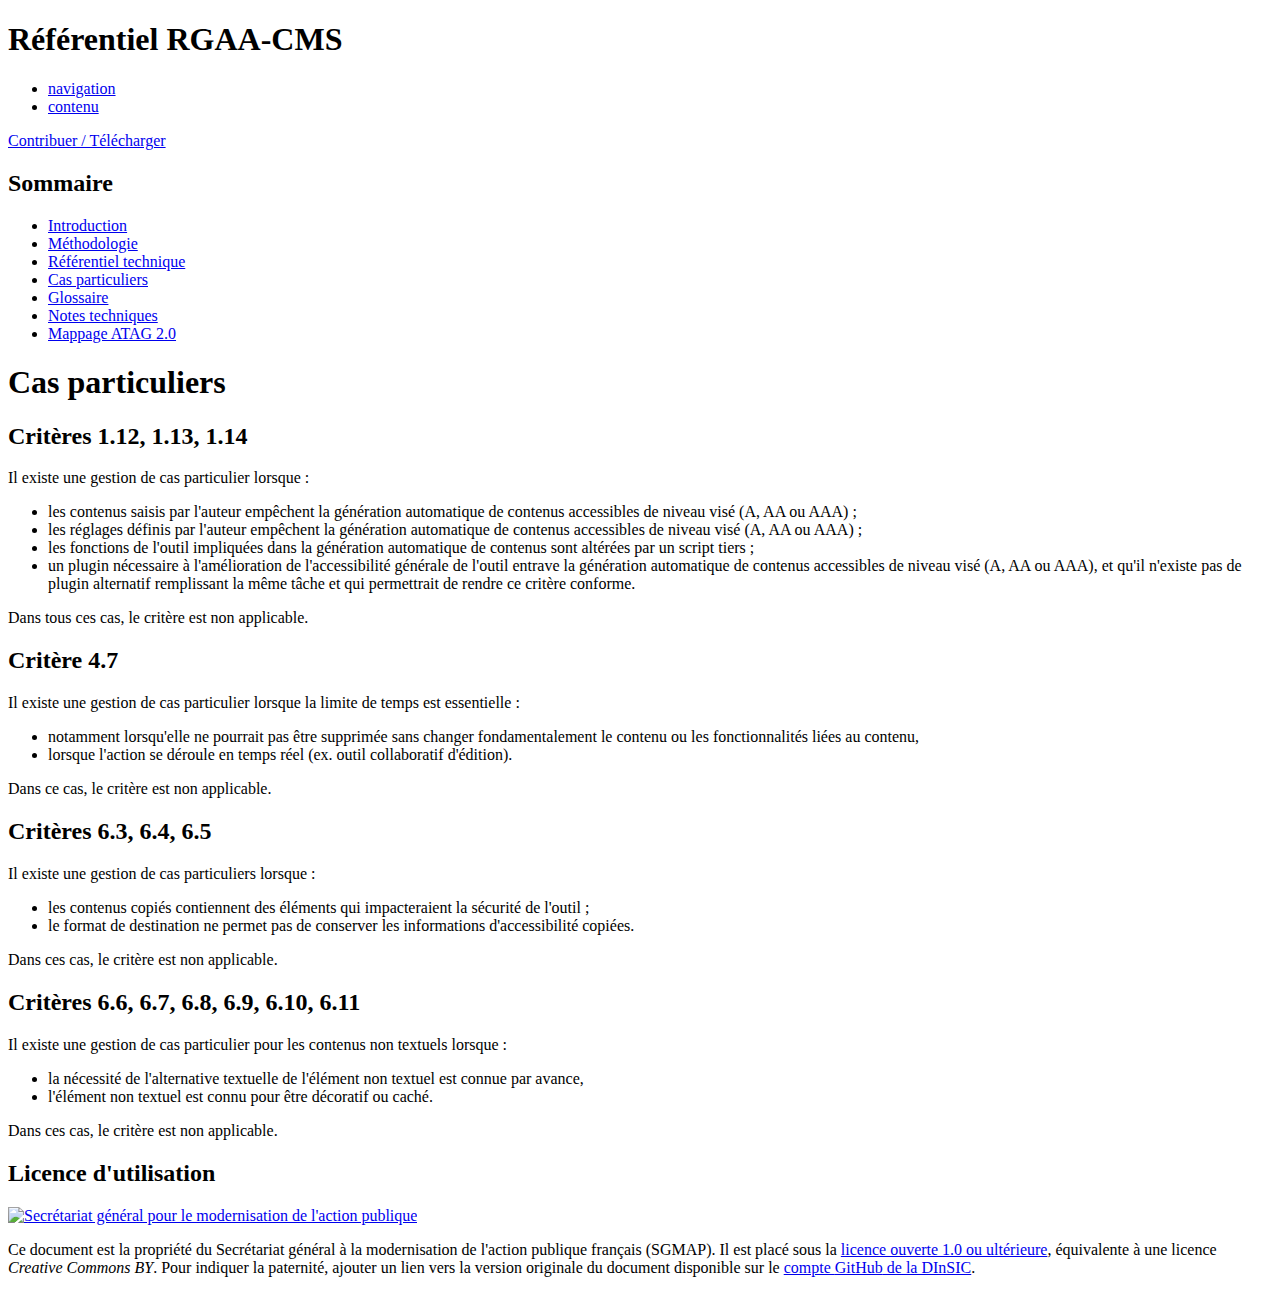
==== cas-particuliers.html @ 28f4e93c "correction nom de dépôt" ====
<!DOCTYPE html>
<html lang="fr">

<head>
	<title>Cas particuliers - Référentiel RGAA-CMS</title>
	<meta charset="utf-8">
	<link rel="stylesheet" href="css/styles.css" type="text/css" media="screen">
	<link rel="stylesheet" href="css/print.css" type="text/css" media="print">
	<meta name="viewport" content="width=device-width, initial-scale=1.0">
</head>

<body>

<div class="wrapper" id="top">

	<div class="config">
		<header role="banner" class="header inside clear" id="banner">
			<h1>Référentiel RGAA-CMS</h1>
			<ul class="skip-links">
				<li><a href="#nav">navigation</a></li>
				<li><a href="#main">contenu</a></li>
			</ul>
		</header>

		<div class="github-link">
			<p><a href="https://github.com/DISIC/referentiel-cms">Contribuer / Télécharger</a></p>
		</div>

	</div>

	<div class="inside">

		<div class="left menu">
			<h2 id="som-ref">Sommaire</h2>
			<nav role="navigation" aria-labelledby="som-ref" class="them-navigation" id="nav">
				<ul>
					<li><a href="index.html">Introduction</a></li>
					<li><a href="methodo.html">Méthodologie</a></li>
					<li><a href="criteres.html">Référentiel technique</a></li>
					<li><a href="cas-particuliers.html">Cas particuliers</a></li>
					<li><a href="glossaire.html">Glossaire</a></li>
					<li><a href="notes-techniques.html">Notes techniques</a></li>
					<li><a href="mappage.html">Mappage ATAG 2.0</a></li>
				</ul>
			</nav>
		</div>

		<div class="right">
			<main role="main" id="main">
				<h1>Cas particuliers</h1>
				<article class="article">
					<h2 id="CP-c1.12.13.14">Critères 1.12, 1.13, 1.14</h2>
					<p>Il existe une gestion de cas particulier lorsque :</p>
					<ul>
					<li>les contenus saisis par l'auteur empêchent la génération automatique de contenus accessibles de niveau visé (A, AA ou AAA)&nbsp;;</li>
					<li>les réglages définis par l'auteur empêchent la génération automatique de contenus accessibles de niveau visé (A, AA ou AAA)&nbsp;;</li>
					<li>les fonctions de l'outil impliquées dans la génération automatique de contenus sont altérées par un script tiers&nbsp;;</li>
					<li>un <span lang="en">plugin</span> nécessaire à l'amélioration de l'accessibilité générale de l'outil entrave la génération automatique de contenus accessibles de niveau visé (A, AA ou AAA), et qu'il n'existe pas de <span lang="en">plugin</span> alternatif remplissant la même tâche et qui permettrait de rendre ce critère conforme.</li>
					</ul>
					<p>Dans tous ces cas, le critère est non applicable.</p>
				</article>

				<article class="article">
					<h2 id="CP-c4.7">Critère 4.7</h2>
					<p>Il existe une gestion de cas particulier lorsque la limite de temps est essentielle :</p>
					<ul>
					<li>notamment lorsqu'elle ne pourrait pas être supprimée sans changer fondamentalement le contenu ou les fonctionnalités liées au contenu,</li>
					<li>lorsque l'action se déroule en temps réel (ex. outil collaboratif d'édition).</li>
					</ul>
					<p>Dans ce cas, le critère est non applicable.</p>
				</article>

				<article class="article">
					<h2 id="CP-c6.3.4.5">Critères 6.3, 6.4, 6.5</h2>
					<p>Il existe une gestion de cas particuliers lorsque&nbsp;:</p>
					<ul>
					<li>les contenus copiés contiennent des éléments qui impacteraient la sécurité de l'outil&nbsp;;</li>
					<li>le format de destination ne permet pas de conserver les informations d'accessibilité copiées.</li>
					</ul>
					<p>Dans ces cas, le critère est non applicable.</p>
				</article>

				<article class="article">
				<h2 id="CP-c6.6.7.8">Critères 6.6, 6.7, 6.8, 6.9, 6.10, 6.11</h2>
				<p>Il existe une gestion de cas particulier pour les contenus non textuels lorsque :</p>
				<ul>
				<li>la nécessité de l'alternative textuelle de l'élément non textuel est connue par avance,</li>
				<li>l'élément non textuel est connu pour être décoratif ou caché.</li>
				</ul>
				<p>Dans ces cas, le critère est non applicable.</p>
			</article>
			</main>


		</div>
		<footer id="footer" role="contentinfo" class="clear">
				<h2>Licence d'utilisation</h2>
				<p class="logo-smgap"><a href="http://references.modernisation.gouv.fr/"><img src="img/modernisation-logo.jpg" alt="Secrétariat général pour le modernisation de l'action publique"></a></p>
				<p>Ce document est la propriété du Secrétariat général à la modernisation de l'action publique français (SGMAP). Il est placé sous la <a href="https://www.etalab.gouv.fr/licence-ouverte-open-licence">licence ouverte 1.0 ou ultérieure</a>, équivalente à une licence <i lang="en">Creative Commons BY</i>. Pour indiquer la paternité, ajouter un lien vers la version originale du document disponible sur le <a href="https://github.com/DISIC">compte <span lang="en">GitHub</span> de la DInSIC</a>.</p>

			</footer>
	</div>

</div>

</body>
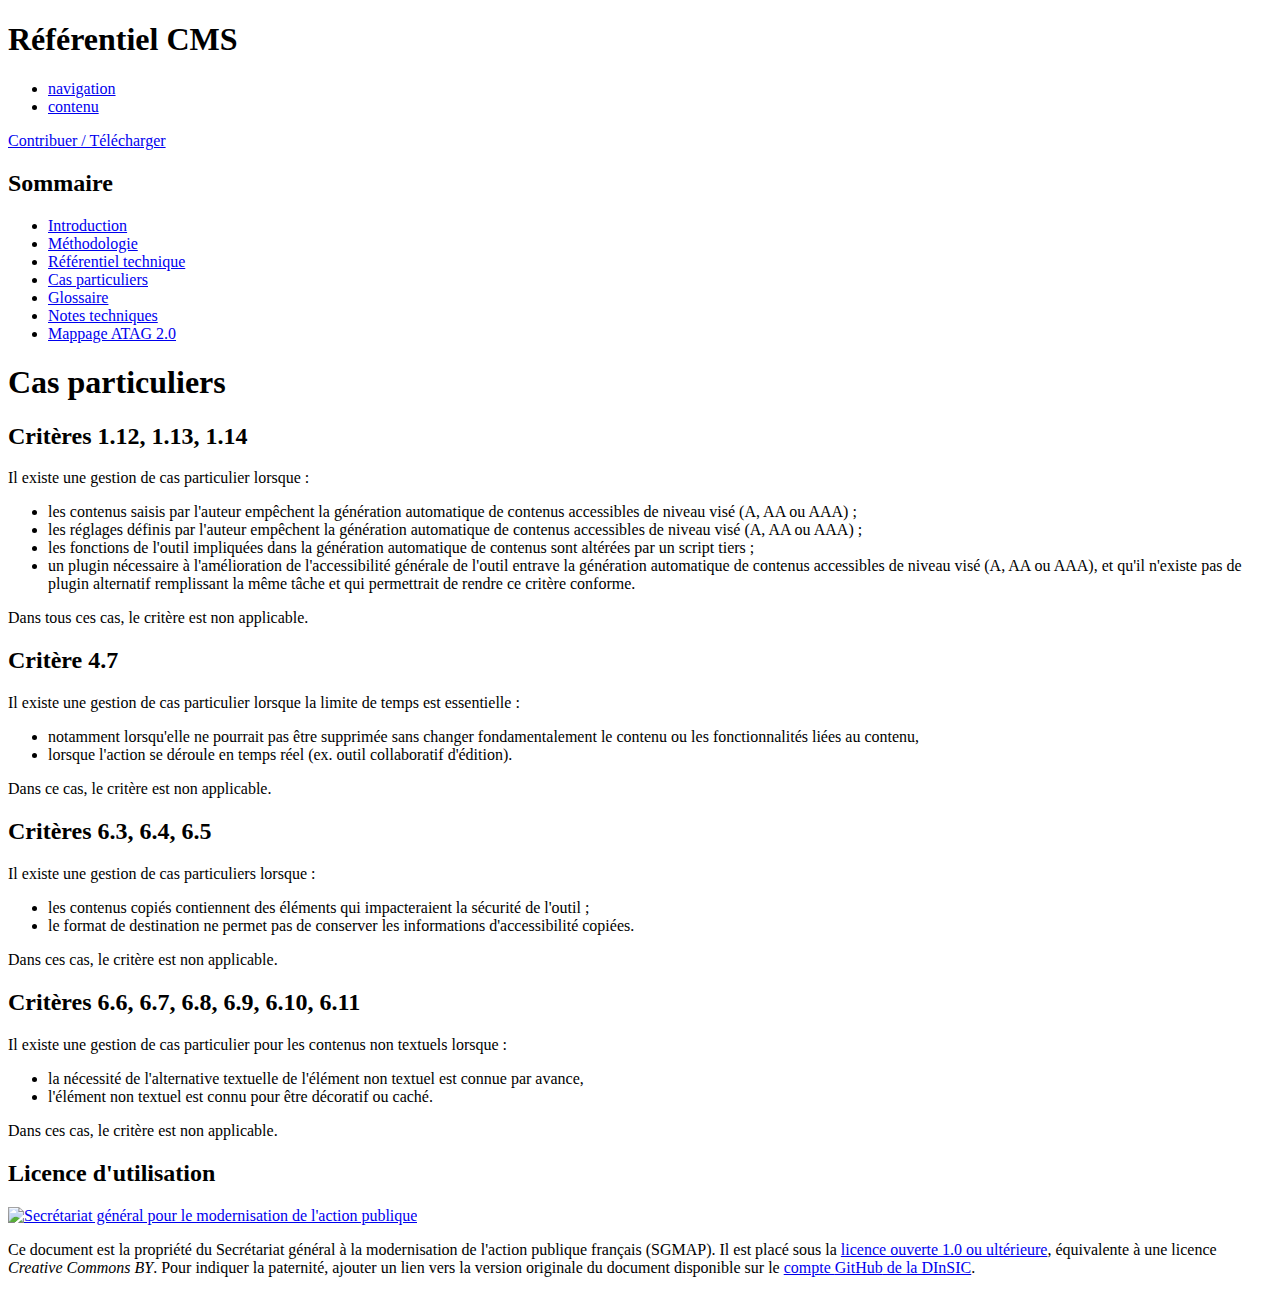
==== commit fa442a26: "Merge pull request #1 from access42/gh-pages-a42" ====
--- a/cas-particuliers.html
+++ b/cas-particuliers.html
@@ -2,7 +2,7 @@
 <html lang="fr">
 
 <head>
-	<title>Cas particuliers - Référentiel RGAA-CMS</title>
+	<title>Cas particuliers - Référentiel CMS</title>
 	<meta charset="utf-8">
 	<link rel="stylesheet" href="css/styles.css" type="text/css" media="screen">
 	<link rel="stylesheet" href="css/print.css" type="text/css" media="print">
@@ -15,7 +15,7 @@
 
 	<div class="config">
 		<header role="banner" class="header inside clear" id="banner">
-			<h1>Référentiel RGAA-CMS</h1>
+			<h1>Référentiel CMS</h1>
 			<ul class="skip-links">
 				<li><a href="#nav">navigation</a></li>
 				<li><a href="#main">contenu</a></li>
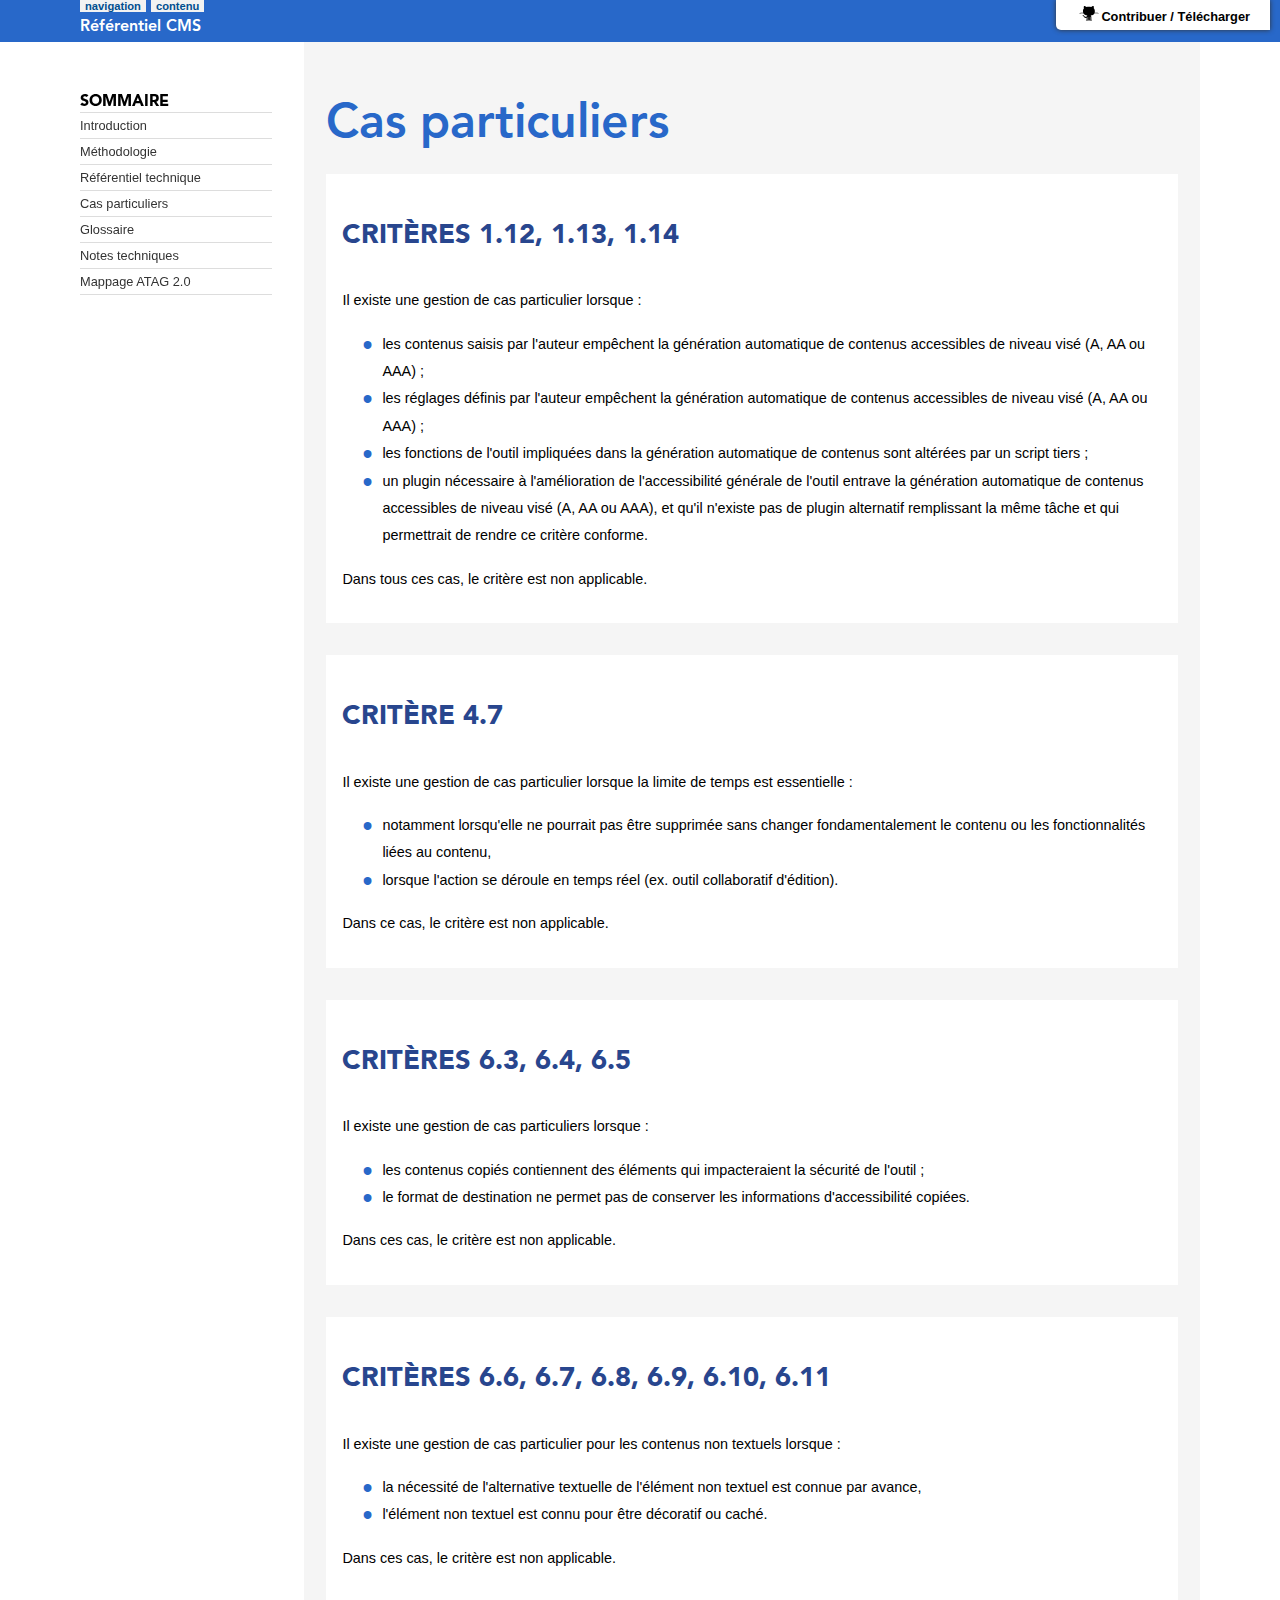
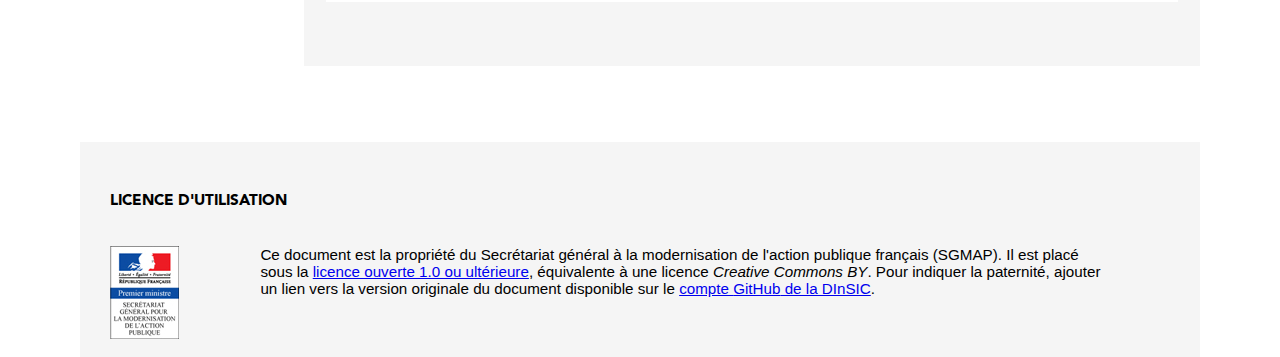
==== commit e21211a0: "maj liens RGAA 3 2016" ====
--- a/cas-particuliers.html
+++ b/cas-particuliers.html
@@ -82,7 +82,7 @@
 
 				<article class="article">
 				<h2 id="CP-c6.6.7.8">Critères 6.6, 6.7, 6.8, 6.9, 6.10, 6.11</h2>
-				<p>Il existe une gestion de cas particulier pour les contenus non textuels lorsque :</p>
+				<p>Il existe une gestion de cas particulier pour les contenus non textuels lorsque&nbsp;:</p>
 				<ul>
 				<li>la nécessité de l'alternative textuelle de l'élément non textuel est connue par avance,</li>
 				<li>l'élément non textuel est connu pour être décoratif ou caché.</li>
--- a/css/styles.css
+++ b/css/styles.css
@@ -0,0 +1,471 @@
+@font-face {
+  font-family: "AvenirLTStd-Black";
+  font-style: normal;
+  font-weight: 400;
+  src: url("../fonts/AvenirLTStd-Black.eot?#iefix") format("embedded-opentype"), url("../fonts/AvenirLTStd-Black.woff") format("woff"), url("../fonts/AvenirLTStd-Black.ttf") format("truetype");
+}
+
+@font-face {
+  font-family: "AvenirLTStd-Heavy";
+  font-style: normal;
+  font-weight: 400;
+  src: url("../fonts/AvenirLTStd-Heavy.eot?#iefix") format("embedded-opentype"), url("../fonts/AvenirLTStd-Heavy.woff") format("woff"), url("../fonts/AvenirLTStd-Heavy.ttf") format("truetype");
+}
+
+*{
+	box-sizing:border-box;
+}
+
+*:focus{
+	outline:2px solid orange;
+}
+
+body{
+	margin:0;
+	padding:0;
+	font-family:sans-serif
+}
+
+.is-hidden{
+	display:none;
+}
+
+.sr{
+	position:absolute;
+	top:-100000px;
+}
+
+button{
+	cursor:pointer;
+}
+
+kbd{
+	background:#f2f2f2;
+	border:1px solid #aaa;
+	padding:0 3px;
+	border-radius:4px;
+}
+
+code{
+	/*background:#333;*/
+	background-color:#666;
+	color:#fff;
+	padding:1px 3px;
+}
+
+.skip-links{
+	position:absolute;
+	padding:0;
+	margin:0;
+}
+
+.skip-links li{
+	list-style:none;
+	float:left;
+	margin-right:5px;
+}
+
+.skip-links li a{
+	display:block;
+	background:#f2f2f2;
+	color:#014F8F;
+	font-size:70%;
+	font-weight:bold;
+	text-decoration:none;
+	padding:0 5px;
+}
+
+.wrapper{
+	max-width:100%;
+	margin:0 auto;
+}
+
+.inside{
+	width:70em;
+	max-width:99%;
+	margin:auto;
+}
+
+.article {
+  margin-bottom: 2em;
+  padding: 1em;
+  background: #fff;
+}
+
+.menu{
+	padding-top:5em;
+}
+.right{
+	padding:0 2% 2em 2%;
+	background:#F5F5F5;
+}
+
+@media screen and (min-width:65em){
+	.menu{
+		padding-top:5em;
+		width:15%;
+		max-width:200px;
+		top:0;
+		bottom:0;
+		position:fixed;
+		z-index:10;
+	}
+	.right{
+		margin-left:20%;
+		width:80%;
+	}
+}
+
+
+
+/**btn config**/
+.config{
+	position:fixed;
+	top:0;
+	width:100%;
+	z-index:20;
+	background:#2868C9;
+}
+
+.btn-mega-group{
+	background:#2868C9;
+}
+
+.btn-group{
+	float:left;
+	border-left:3px solid #2868C9;
+}
+
+.btn-group:last-child{
+	border-right:3px solid #2868C9;
+}
+
+.btn-group button{
+	border:0;
+	float:left;
+	font-size:0.75em;
+	padding:2px 15px 10px 15px;
+}
+
+.btn-group button:before{
+	content:"";
+	display:inline-block;
+	position:relative;
+	top:5px;
+	margin-right:3px;
+	width:19px;
+	height:20px;
+	background:url('../img/on-off.png') no-repeat left top;
+}
+
+.btn-group button{
+	background:#28468E;
+	color:#fff;
+	border-right:1px solid #aaa;
+}
+
+
+.btn-group button.is-inactive{
+	background:#fafafa;
+	color:#666;
+	border-right:1px solid #999;
+}
+
+.btn-group button.is-inactive:before{
+	background:url('../img/on-off.png') no-repeat right top;
+}
+
+.btn-group button:last-child{
+	border:0
+}
+
+.btn-group button:nth-child(3){
+	border-left:0;
+}
+
+.btn-group button:hover,
+.btn-group button:focus{
+	background:#fff;
+}
+
+.btn-group button:hover,
+.btn-group button:focus{
+	color:#666;
+}
+
+header h1{ 
+	font-family: AvenirLTStd-Heavy;
+	margin:0;
+	font-weight:normal;
+	font-size:1em;
+	padding:5px 0;
+	color:#fff;
+	float:left;
+	margin-top:0.8em;
+}
+
+
+main h1 {
+	padding:2em 0 20px 0;
+	margin:0;
+	color:#2868C9;
+	font-weight:normal;
+	font-family: AvenirLTStd-Heavy;
+	font-size:3em
+}
+
+.logo{
+	float:right;
+	padding:0;
+	margin:0;
+}
+
+/***/
+.them-navigation{
+	clear:both;
+}
+
+.them-navigation ul{
+	margin:auto 0;
+	padding:0
+}
+
+.them-navigation li{
+	font-size:0.8em;
+	list-style:none;
+}
+
+.them-navigation li a{
+	display:block;
+	color:#333;
+	padding:5px 0;
+	text-decoration:none;
+	border-bottom:1px solid #ddd
+}
+.them-navigation li:first-child a{
+	border-top:1px solid #ddd
+}
+.them-navigation li a:hover,
+.them-navigation li a:focus{
+	background:#f2f2f2;
+}
+
+
+.nav-glossaire{
+	padding:0;
+	margin:1em 0 ;
+}
+.nav-glossaire:after{
+	clear:both;
+	content:"";
+	display:block;
+}
+.nav-glossaire li{
+	float:left;
+	list-style:none
+}
+
+.nav-glossaire li a{
+	display:block;
+	text-decoration:none;
+	border:1px solid #333;
+	padding:5px 8px;
+	text-align:center;
+	min-width:35px;
+	margin-right:5px;
+	margin-bottom:5px;
+	color:#000
+}
+
+.nav-glossaire li a:hover{
+	background:#28468E;
+	color:#fff
+}
+/****/
+
+main h2{
+	color:#28468E;
+  font-family: AvenirLTStd-Black;
+	padding:0;
+	font-weight:normal;
+	padding:80px 0 20px 0;
+	margin:0;
+	margin-top:-50px;
+	font-size:1.7em;
+	font-weight:normal;
+	text-transform:uppercase;
+}
+
+.left h2{
+	text-transform:uppercase;
+  font-family: AvenirLTStd-Black;
+	font-size:1em;
+	margin-bottom:0
+}
+
+main h3{
+	color: #723F65;
+	border:0;
+	padding:0;
+	margin-bottom:0;
+	padding-top:50px;
+	margin-top:-50px;
+  font-family: AvenirLTStd-Black;
+	font-weight:normal;
+}
+
+main h2+h3{
+	/**padding:0**/
+}
+
+main h4{
+	border-top:1px solid #666;
+	padding-top:0.5em;
+  font-family: AvenirLTStd-Black;
+	font-weight:normal;
+	margin-top:0;
+}
+
+main h5{
+	color:#28468E;
+	margin-bottom: 0;
+  font-family: AvenirLTStd-Black;
+	font-weight:normal;
+}
+
+.type-eval{
+	font-size:0.8em;
+	font-weight:normal;
+}
+
+main a{
+	color:inherit
+}
+
+main a:hover{
+	text-decoration:none;
+}
+
+main p, main li{
+	font-size:0.9em;
+	line-height:1.9em;
+}
+
+main li li{
+	font-size:1em;
+}
+main ul>li{
+	list-style:none;
+	position:relative;
+}
+
+
+main ul>li:before {
+  content: "•";
+  position: absolute;
+  left: -20px;
+  top: 10px;
+  color: #2868C9;
+  font-size: 2em;
+  line-height: 0.3em;
+ }
+ 
+main li li ul li:before {
+  font-size: 1.5em;
+}
+ 
+.note{
+	font-size:0.9em;
+	background:#fff;
+	padding:2px 6px;
+}
+
+
+.clear:after{
+	content:'';
+	display:block;
+	width:100%;
+	clear:both;
+}
+
+footer{
+	clear: both;
+	margin-top: 5em;
+	padding: 1em 2em;
+	font-size: 95%;
+	background: #F5F5F5;
+}
+
+@media screen and (max-height:48em){
+	footer{
+		margin-left: 20%;
+		width: 80%;
+	}
+}
+
+@media screen and (max-height:48em) and (max-width:65em){
+	footer{
+		margin-left:0;
+		width:100%;
+	}
+}
+
+
+
+footer p{
+	margin:0
+}
+
+footer h2 {
+  color: #000;
+  font-size: 100%;
+  text-align: left;
+  text-transform: uppercase;
+	font-family: AvenirLTStd-Black;
+	margin: 35px 0px;
+}
+footer p {
+    float: left;
+    width: 80%;
+}footer p.logo-smgap {
+    width: 150px;
+}
+.github-link{
+	position:absolute;
+	right:10px;
+	top:0;
+}
+
+.github-link p{
+	margin:0
+}
+
+
+.github-link a{
+	display:inline-block;
+	background:#fff;
+	color:#000;
+	text-align:center;
+	text-decoration:none;
+	padding:6px 20px 6px 20px;
+	font-size:0.8em;
+	font-weight:bold;
+	border-radius:0 0 0 5px;
+	box-shadow:0 0 5px #333
+}
+
+
+.github-link a:hover{
+	background: #F5F5F5;
+}
+
+.github-link a[href*="github.com"]::before {
+    content: url("github.svg");
+    display: inline-block;
+    width: 2em;
+}
+.github-link a[href*=".pdf"]::before {
+    content: url("download.svg");
+    display: inline-block;
+    width: 2em;
+}
